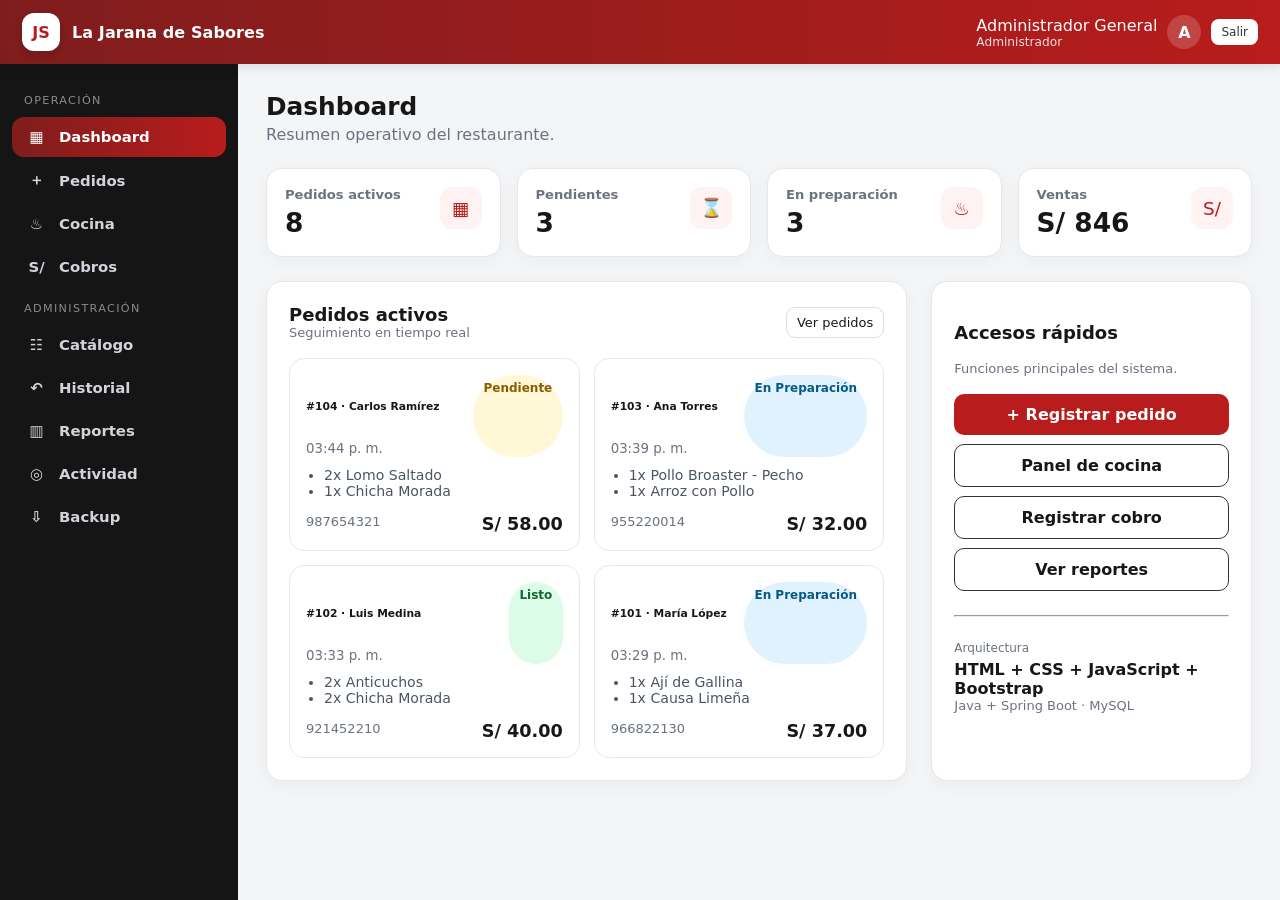
==== VISTA_PREVIA_DASHBOARD.html @ 36796231 "Primera version de La Jarana de Sabores" ====
<!doctype html><html lang="es"><head><meta charset="utf-8"><meta name="viewport" content="width=device-width,initial-scale=1"><title>Vista previa</title><style>:root{
  --jarana:#b91c1c;--jarana-dark:#7f1d1d;--ink:#171717;--muted:#6b7280;
  --surface:#ffffff;--page:#f4f5f7;--line:#e5e7eb;--sidebar:#151515;--sidebar-soft:#252525;
}
*{box-sizing:border-box} body{margin:0;background:var(--page);color:var(--ink);font-family:Inter,system-ui,-apple-system,"Segoe UI",sans-serif}
a{text-decoration:none}.text-jarana{color:var(--jarana)!important}.bg-jarana{background:var(--jarana)!important}
.app-shell{min-height:100vh}.topbar{height:64px;background:linear-gradient(90deg,var(--jarana-dark),var(--jarana));color:#fff;display:flex;align-items:center;padding:0 22px;position:sticky;top:0;z-index:1040;box-shadow:0 2px 12px rgba(0,0,0,.12)}
.brand{display:flex;align-items:center;gap:12px;color:#fff;font-weight:800;letter-spacing:.1px}.brand-mark{width:38px;height:38px;border-radius:12px;background:#fff;color:var(--jarana);display:grid;place-items:center;font-weight:900;box-shadow:0 3px 10px rgba(0,0,0,.15)}
.user-chip{display:flex;align-items:center;gap:10px;margin-left:auto}.user-avatar{width:34px;height:34px;border-radius:50%;background:rgba(255,255,255,.18);display:grid;place-items:center;font-weight:800}.role-label{font-size:.76rem;opacity:.85}
.sidebar{position:fixed;top:64px;bottom:0;left:0;width:238px;background:var(--sidebar);padding:18px 12px;overflow-y:auto}.sidebar-section{color:#8b8b8b;font-size:.7rem;text-transform:uppercase;letter-spacing:.12em;padding:12px 12px 7px}.nav-link-app{display:flex;align-items:center;gap:11px;color:#d1d5db;padding:11px 13px;border-radius:12px;margin:3px 0;font-weight:600;font-size:.93rem}.nav-link-app:hover{background:var(--sidebar-soft);color:#fff}.nav-link-app.active{background:linear-gradient(90deg,var(--jarana-dark),var(--jarana));color:#fff}.nav-icon{width:23px;text-align:center}
.main{margin-left:238px;padding:28px;min-height:calc(100vh - 64px)}.page-title{font-size:1.55rem;font-weight:800;margin:0}.page-subtitle{color:var(--muted);margin:4px 0 0}.section-card{border:1px solid var(--line);background:var(--surface);border-radius:16px;box-shadow:0 4px 18px rgba(0,0,0,.045)}
.kpi-card{border:1px solid var(--line);border-radius:16px;background:#fff;padding:18px;height:100%;box-shadow:0 4px 18px rgba(0,0,0,.04)}.kpi-head{display:flex;justify-content:space-between;align-items:flex-start}.kpi-label{font-size:.82rem;color:var(--muted);font-weight:700}.kpi-value{font-weight:850;font-size:1.65rem;margin-top:5px}.kpi-icon{width:42px;height:42px;border-radius:12px;display:grid;place-items:center;background:#fef2f2;color:var(--jarana);font-size:1.15rem}
.status{font-size:.75rem;padding:.35rem .65rem;border-radius:999px;font-weight:800;white-space:nowrap}.status-pendiente{background:#fff7d6;color:#8a5b00}.status-preparacion{background:#e0f2fe;color:#075985}.status-listo{background:#dcfce7;color:#166534}.status-despachado{background:#e5e7eb;color:#374151}.status-cancelado{background:#fee2e2;color:#991b1b}
.order-card{border:1px solid var(--line);border-radius:15px;background:#fff;padding:16px;height:100%}.order-card h6{font-weight:800}.order-items{font-size:.88rem;color:#4b5563;margin:10px 0 0;padding-left:18px}.order-total{font-size:1.1rem;font-weight:850}.table-app{margin-bottom:0}.table-app thead th{font-size:.75rem;text-transform:uppercase;letter-spacing:.04em;color:#6b7280;background:#f9fafb;border-bottom:1px solid var(--line)}.table-app td{vertical-align:middle}
.form-label{font-size:.82rem;font-weight:700;color:#4b5563}.form-control,.form-select{border-radius:10px;border-color:#d1d5db;min-height:42px}.form-control:focus,.form-select:focus{border-color:#dc2626;box-shadow:0 0 0 .2rem rgba(220,38,38,.12)}.btn{border-radius:10px;font-weight:700}.btn-jarana{background:var(--jarana);border-color:var(--jarana);color:#fff}.btn-jarana:hover{background:var(--jarana-dark);border-color:var(--jarana-dark);color:#fff}
.login-page{min-height:100vh;background:radial-gradient(circle at 10% 10%,#3a1010 0,#160b0b 42%,#0f0f0f 100%);display:grid;place-items:center;padding:24px}.login-panel{width:min(980px,96vw);min-height:570px;background:#fff;border-radius:24px;overflow:hidden;display:grid;grid-template-columns:1.05fr .95fr;box-shadow:0 30px 80px rgba(0,0,0,.35)}.login-visual{background:linear-gradient(145deg,#7f1d1d,#b91c1c);padding:52px;color:#fff;position:relative;overflow:hidden}.login-visual:after{content:"";position:absolute;width:350px;height:350px;border-radius:50%;background:rgba(255,255,255,.07);right:-130px;bottom:-100px}.login-visual h1{font-weight:900;font-size:2.5rem;line-height:1.05}.login-form{padding:58px;display:flex;flex-direction:column;justify-content:center}.login-logo{width:64px;height:64px;border-radius:18px;background:#fff;color:var(--jarana);display:grid;place-items:center;font-size:1.6rem;font-weight:900;margin-bottom:28px}.demo-box{background:#f9fafb;border:1px dashed #d1d5db;border-radius:12px;padding:12px 14px;font-size:.82rem;color:#4b5563}
.kanban-col{background:#eceff2;border-radius:16px;padding:14px;min-height:420px}.kanban-title{font-weight:850;display:flex;justify-content:space-between;align-items:center;margin:2px 4px 12px}.empty-state{padding:42px 15px;text-align:center;color:#9ca3af}.toast-zone{position:fixed;right:20px;bottom:20px;z-index:2000;max-width:360px}
@media(max-width:991.98px){.sidebar{transform:translateX(-100%);transition:.25s}.sidebar.open{transform:translateX(0)}.main{margin-left:0;padding:20px}.login-panel{grid-template-columns:1fr}.login-visual{display:none}.login-form{padding:40px 28px}.topbar{padding:0 14px}.sidebar-toggle{display:inline-flex!important}}
@media(min-width:992px){.sidebar-toggle{display:none!important}}
</style><style>body{min-width:1180px}.main{padding-top:28px}</style></head><body><div class="app-shell"><header class="topbar"><div class="brand"><span class="brand-mark">JS</span><span>La Jarana de Sabores</span></div><div class="user-chip"><div class="text-end"><div class="fw-bold small">Administrador General</div><div class="role-label">Administrador</div></div><div class="user-avatar">A</div><span style="background:#fff;color:#333;padding:6px 10px;border-radius:8px;font-size:12px">Salir</span></div></header><aside class="sidebar"><div class="sidebar-section">Operación</div><div class="nav-link-app active"><span class="nav-icon">▦</span>Dashboard</div><div class="nav-link-app"><span class="nav-icon">＋</span>Pedidos</div><div class="nav-link-app"><span class="nav-icon">♨</span>Cocina</div><div class="nav-link-app"><span class="nav-icon">S/</span>Cobros</div><div class="sidebar-section">Administración</div><div class="nav-link-app"><span class="nav-icon">☷</span>Catálogo</div><div class="nav-link-app"><span class="nav-icon">↶</span>Historial</div><div class="nav-link-app"><span class="nav-icon">▥</span>Reportes</div><div class="nav-link-app"><span class="nav-icon">◎</span>Actividad</div><div class="nav-link-app"><span class="nav-icon">⇩</span>Backup</div></aside><main class="main"><div style="display:flex;justify-content:space-between;align-items:start;margin-bottom:24px"><div><h1 class="page-title">Dashboard</h1><p class="page-subtitle">Resumen operativo del restaurante.</p></div></div><div style="display:grid;grid-template-columns:repeat(4,1fr);gap:16px;margin-bottom:24px"><div class="kpi-card"><div class="kpi-head"><div><div class="kpi-label">Pedidos activos</div><div class="kpi-value">8</div></div><div class="kpi-icon">▦</div></div></div><div class="kpi-card"><div class="kpi-head"><div><div class="kpi-label">Pendientes</div><div class="kpi-value">3</div></div><div class="kpi-icon">⌛</div></div></div><div class="kpi-card"><div class="kpi-head"><div><div class="kpi-label">En preparación</div><div class="kpi-value">3</div></div><div class="kpi-icon">♨</div></div></div><div class="kpi-card"><div class="kpi-head"><div><div class="kpi-label">Ventas</div><div class="kpi-value">S/ 846</div></div><div class="kpi-icon">S/</div></div></div></div><div style="display:grid;grid-template-columns:2fr 1fr;gap:24px"><section class="section-card" style="padding:22px"><div style="display:flex;justify-content:space-between;align-items:center;margin-bottom:18px"><div><h3 style="font-size:18px;margin:0;font-weight:800">Pedidos activos</h3><div style="font-size:13px;color:#6b7280">Seguimiento en tiempo real</div></div><span style="font-size:13px;border:1px solid #ddd;padding:7px 10px;border-radius:9px">Ver pedidos</span></div><div style="display:grid;grid-template-columns:1fr 1fr;gap:14px"><article class="order-card"><div style="display:flex;justify-content:space-between"><div><h6>#104 · Carlos Ramírez</h6><small style="color:#6b7280">03:44 p. m.</small></div><span class="status status-pendiente">Pendiente</span></div><ul class="order-items"><li>2x Lomo Saltado</li><li>1x Chicha Morada</li></ul><div style="display:flex;justify-content:space-between;margin-top:15px"><span style="color:#6b7280;font-size:13px">987654321</span><span class="order-total">S/ 58.00</span></div></article><article class="order-card"><div style="display:flex;justify-content:space-between"><div><h6>#103 · Ana Torres</h6><small style="color:#6b7280">03:39 p. m.</small></div><span class="status status-preparacion">En Preparación</span></div><ul class="order-items"><li>1x Pollo Broaster - Pecho</li><li>1x Arroz con Pollo</li></ul><div style="display:flex;justify-content:space-between;margin-top:15px"><span style="color:#6b7280;font-size:13px">955220014</span><span class="order-total">S/ 32.00</span></div></article><article class="order-card"><div style="display:flex;justify-content:space-between"><div><h6>#102 · Luis Medina</h6><small style="color:#6b7280">03:33 p. m.</small></div><span class="status status-listo">Listo</span></div><ul class="order-items"><li>2x Anticuchos</li><li>2x Chicha Morada</li></ul><div style="display:flex;justify-content:space-between;margin-top:15px"><span style="color:#6b7280;font-size:13px">921452210</span><span class="order-total">S/ 40.00</span></div></article><article class="order-card"><div style="display:flex;justify-content:space-between"><div><h6>#101 · María López</h6><small style="color:#6b7280">03:29 p. m.</small></div><span class="status status-preparacion">En Preparación</span></div><ul class="order-items"><li>1x Ají de Gallina</li><li>1x Causa Limeña</li></ul><div style="display:flex;justify-content:space-between;margin-top:15px"><span style="color:#6b7280;font-size:13px">966822130</span><span class="order-total">S/ 37.00</span></div></article></div></section><section class="section-card" style="padding:22px"><h3 style="font-size:18px;font-weight:800">Accesos rápidos</h3><p style="font-size:13px;color:#6b7280">Funciones principales del sistema.</p><div style="display:grid;gap:9px;margin-top:18px"><div style="background:#b91c1c;color:#fff;padding:11px;border-radius:10px;text-align:center;font-weight:700">+ Registrar pedido</div><div style="border:1px solid #333;padding:11px;border-radius:10px;text-align:center;font-weight:700">Panel de cocina</div><div style="border:1px solid #333;padding:11px;border-radius:10px;text-align:center;font-weight:700">Registrar cobro</div><div style="border:1px solid #333;padding:11px;border-radius:10px;text-align:center;font-weight:700">Ver reportes</div></div><hr style="margin:24px 0;border-color:#eee"><div style="font-size:12px;color:#6b7280">Arquitectura</div><div style="font-weight:800;margin-top:5px">HTML + CSS + JavaScript + Bootstrap</div><div style="color:#6b7280;font-size:13px">Java + Spring Boot · MySQL</div></section></div></main></div></body></html>
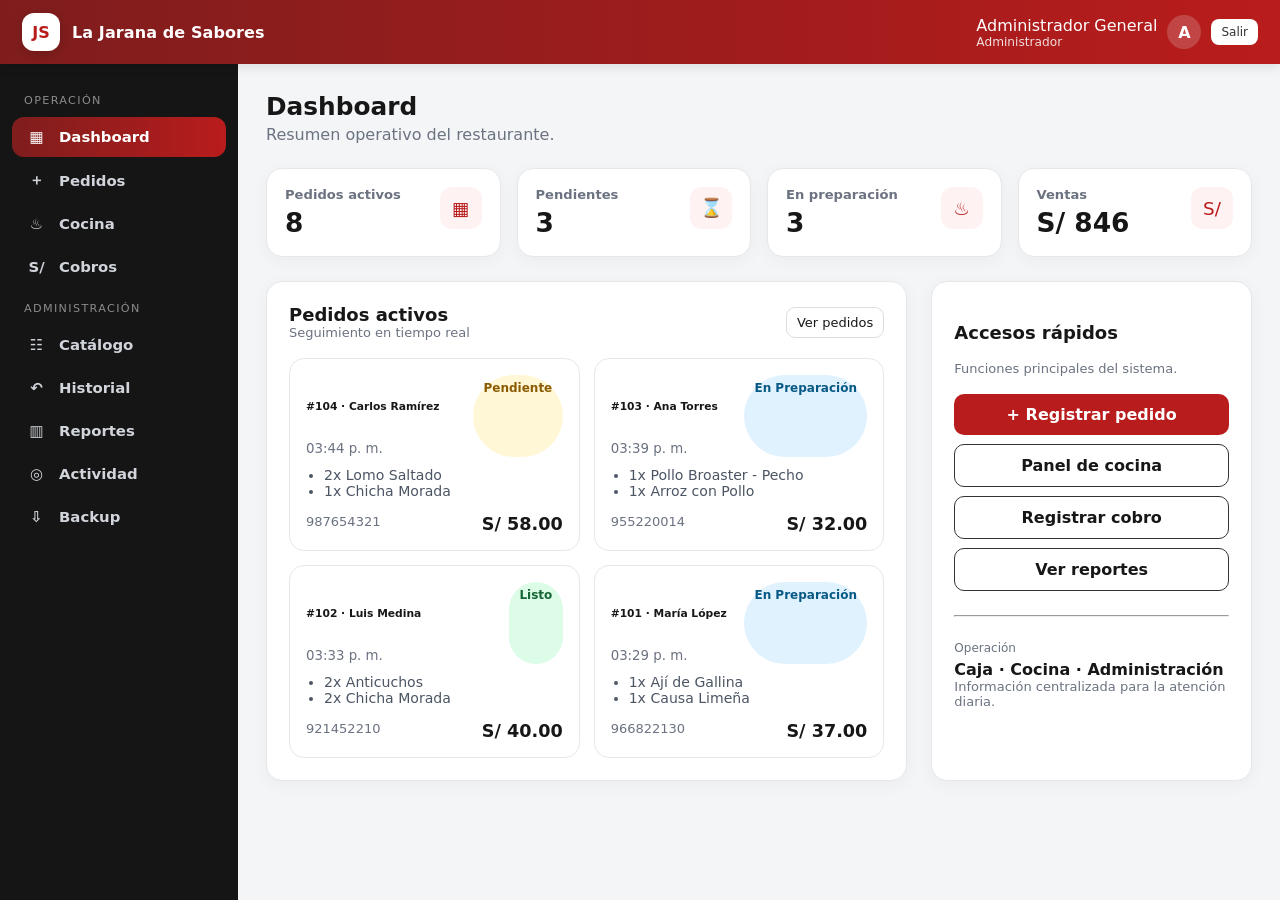
==== commit 43a27c6f: "Actualiza interfaz para uso del restaurante" ====
--- a/VISTA_PREVIA_DASHBOARD.html
+++ b/VISTA_PREVIA_DASHBOARD.html
@@ -17,4 +17,4 @@
 .kanban-col{background:#eceff2;border-radius:16px;padding:14px;min-height:420px}.kanban-title{font-weight:850;display:flex;justify-content:space-between;align-items:center;margin:2px 4px 12px}.empty-state{padding:42px 15px;text-align:center;color:#9ca3af}.toast-zone{position:fixed;right:20px;bottom:20px;z-index:2000;max-width:360px}
 @media(max-width:991.98px){.sidebar{transform:translateX(-100%);transition:.25s}.sidebar.open{transform:translateX(0)}.main{margin-left:0;padding:20px}.login-panel{grid-template-columns:1fr}.login-visual{display:none}.login-form{padding:40px 28px}.topbar{padding:0 14px}.sidebar-toggle{display:inline-flex!important}}
 @media(min-width:992px){.sidebar-toggle{display:none!important}}
-</style><style>body{min-width:1180px}.main{padding-top:28px}</style></head><body><div class="app-shell"><header class="topbar"><div class="brand"><span class="brand-mark">JS</span><span>La Jarana de Sabores</span></div><div class="user-chip"><div class="text-end"><div class="fw-bold small">Administrador General</div><div class="role-label">Administrador</div></div><div class="user-avatar">A</div><span style="background:#fff;color:#333;padding:6px 10px;border-radius:8px;font-size:12px">Salir</span></div></header><aside class="sidebar"><div class="sidebar-section">Operación</div><div class="nav-link-app active"><span class="nav-icon">▦</span>Dashboard</div><div class="nav-link-app"><span class="nav-icon">＋</span>Pedidos</div><div class="nav-link-app"><span class="nav-icon">♨</span>Cocina</div><div class="nav-link-app"><span class="nav-icon">S/</span>Cobros</div><div class="sidebar-section">Administración</div><div class="nav-link-app"><span class="nav-icon">☷</span>Catálogo</div><div class="nav-link-app"><span class="nav-icon">↶</span>Historial</div><div class="nav-link-app"><span class="nav-icon">▥</span>Reportes</div><div class="nav-link-app"><span class="nav-icon">◎</span>Actividad</div><div class="nav-link-app"><span class="nav-icon">⇩</span>Backup</div></aside><main class="main"><div style="display:flex;justify-content:space-between;align-items:start;margin-bottom:24px"><div><h1 class="page-title">Dashboard</h1><p class="page-subtitle">Resumen operativo del restaurante.</p></div></div><div style="display:grid;grid-template-columns:repeat(4,1fr);gap:16px;margin-bottom:24px"><div class="kpi-card"><div class="kpi-head"><div><div class="kpi-label">Pedidos activos</div><div class="kpi-value">8</div></div><div class="kpi-icon">▦</div></div></div><div class="kpi-card"><div class="kpi-head"><div><div class="kpi-label">Pendientes</div><div class="kpi-value">3</div></div><div class="kpi-icon">⌛</div></div></div><div class="kpi-card"><div class="kpi-head"><div><div class="kpi-label">En preparación</div><div class="kpi-value">3</div></div><div class="kpi-icon">♨</div></div></div><div class="kpi-card"><div class="kpi-head"><div><div class="kpi-label">Ventas</div><div class="kpi-value">S/ 846</div></div><div class="kpi-icon">S/</div></div></div></div><div style="display:grid;grid-template-columns:2fr 1fr;gap:24px"><section class="section-card" style="padding:22px"><div style="display:flex;justify-content:space-between;align-items:center;margin-bottom:18px"><div><h3 style="font-size:18px;margin:0;font-weight:800">Pedidos activos</h3><div style="font-size:13px;color:#6b7280">Seguimiento en tiempo real</div></div><span style="font-size:13px;border:1px solid #ddd;padding:7px 10px;border-radius:9px">Ver pedidos</span></div><div style="display:grid;grid-template-columns:1fr 1fr;gap:14px"><article class="order-card"><div style="display:flex;justify-content:space-between"><div><h6>#104 · Carlos Ramírez</h6><small style="color:#6b7280">03:44 p. m.</small></div><span class="status status-pendiente">Pendiente</span></div><ul class="order-items"><li>2x Lomo Saltado</li><li>1x Chicha Morada</li></ul><div style="display:flex;justify-content:space-between;margin-top:15px"><span style="color:#6b7280;font-size:13px">987654321</span><span class="order-total">S/ 58.00</span></div></article><article class="order-card"><div style="display:flex;justify-content:space-between"><div><h6>#103 · Ana Torres</h6><small style="color:#6b7280">03:39 p. m.</small></div><span class="status status-preparacion">En Preparación</span></div><ul class="order-items"><li>1x Pollo Broaster - Pecho</li><li>1x Arroz con Pollo</li></ul><div style="display:flex;justify-content:space-between;margin-top:15px"><span style="color:#6b7280;font-size:13px">955220014</span><span class="order-total">S/ 32.00</span></div></article><article class="order-card"><div style="display:flex;justify-content:space-between"><div><h6>#102 · Luis Medina</h6><small style="color:#6b7280">03:33 p. m.</small></div><span class="status status-listo">Listo</span></div><ul class="order-items"><li>2x Anticuchos</li><li>2x Chicha Morada</li></ul><div style="display:flex;justify-content:space-between;margin-top:15px"><span style="color:#6b7280;font-size:13px">921452210</span><span class="order-total">S/ 40.00</span></div></article><article class="order-card"><div style="display:flex;justify-content:space-between"><div><h6>#101 · María López</h6><small style="color:#6b7280">03:29 p. m.</small></div><span class="status status-preparacion">En Preparación</span></div><ul class="order-items"><li>1x Ají de Gallina</li><li>1x Causa Limeña</li></ul><div style="display:flex;justify-content:space-between;margin-top:15px"><span style="color:#6b7280;font-size:13px">966822130</span><span class="order-total">S/ 37.00</span></div></article></div></section><section class="section-card" style="padding:22px"><h3 style="font-size:18px;font-weight:800">Accesos rápidos</h3><p style="font-size:13px;color:#6b7280">Funciones principales del sistema.</p><div style="display:grid;gap:9px;margin-top:18px"><div style="background:#b91c1c;color:#fff;padding:11px;border-radius:10px;text-align:center;font-weight:700">+ Registrar pedido</div><div style="border:1px solid #333;padding:11px;border-radius:10px;text-align:center;font-weight:700">Panel de cocina</div><div style="border:1px solid #333;padding:11px;border-radius:10px;text-align:center;font-weight:700">Registrar cobro</div><div style="border:1px solid #333;padding:11px;border-radius:10px;text-align:center;font-weight:700">Ver reportes</div></div><hr style="margin:24px 0;border-color:#eee"><div style="font-size:12px;color:#6b7280">Arquitectura</div><div style="font-weight:800;margin-top:5px">HTML + CSS + JavaScript + Bootstrap</div><div style="color:#6b7280;font-size:13px">Java + Spring Boot · MySQL</div></section></div></main></div></body></html>
+</style><style>body{min-width:1180px}.main{padding-top:28px}</style></head><body><div class="app-shell"><header class="topbar"><div class="brand"><span class="brand-mark">JS</span><span>La Jarana de Sabores</span></div><div class="user-chip"><div class="text-end"><div class="fw-bold small">Administrador General</div><div class="role-label">Administrador</div></div><div class="user-avatar">A</div><span style="background:#fff;color:#333;padding:6px 10px;border-radius:8px;font-size:12px">Salir</span></div></header><aside class="sidebar"><div class="sidebar-section">Operación</div><div class="nav-link-app active"><span class="nav-icon">▦</span>Dashboard</div><div class="nav-link-app"><span class="nav-icon">＋</span>Pedidos</div><div class="nav-link-app"><span class="nav-icon">♨</span>Cocina</div><div class="nav-link-app"><span class="nav-icon">S/</span>Cobros</div><div class="sidebar-section">Administración</div><div class="nav-link-app"><span class="nav-icon">☷</span>Catálogo</div><div class="nav-link-app"><span class="nav-icon">↶</span>Historial</div><div class="nav-link-app"><span class="nav-icon">▥</span>Reportes</div><div class="nav-link-app"><span class="nav-icon">◎</span>Actividad</div><div class="nav-link-app"><span class="nav-icon">⇩</span>Backup</div></aside><main class="main"><div style="display:flex;justify-content:space-between;align-items:start;margin-bottom:24px"><div><h1 class="page-title">Dashboard</h1><p class="page-subtitle">Resumen operativo del restaurante.</p></div></div><div style="display:grid;grid-template-columns:repeat(4,1fr);gap:16px;margin-bottom:24px"><div class="kpi-card"><div class="kpi-head"><div><div class="kpi-label">Pedidos activos</div><div class="kpi-value">8</div></div><div class="kpi-icon">▦</div></div></div><div class="kpi-card"><div class="kpi-head"><div><div class="kpi-label">Pendientes</div><div class="kpi-value">3</div></div><div class="kpi-icon">⌛</div></div></div><div class="kpi-card"><div class="kpi-head"><div><div class="kpi-label">En preparación</div><div class="kpi-value">3</div></div><div class="kpi-icon">♨</div></div></div><div class="kpi-card"><div class="kpi-head"><div><div class="kpi-label">Ventas</div><div class="kpi-value">S/ 846</div></div><div class="kpi-icon">S/</div></div></div></div><div style="display:grid;grid-template-columns:2fr 1fr;gap:24px"><section class="section-card" style="padding:22px"><div style="display:flex;justify-content:space-between;align-items:center;margin-bottom:18px"><div><h3 style="font-size:18px;margin:0;font-weight:800">Pedidos activos</h3><div style="font-size:13px;color:#6b7280">Seguimiento en tiempo real</div></div><span style="font-size:13px;border:1px solid #ddd;padding:7px 10px;border-radius:9px">Ver pedidos</span></div><div style="display:grid;grid-template-columns:1fr 1fr;gap:14px"><article class="order-card"><div style="display:flex;justify-content:space-between"><div><h6>#104 · Carlos Ramírez</h6><small style="color:#6b7280">03:44 p. m.</small></div><span class="status status-pendiente">Pendiente</span></div><ul class="order-items"><li>2x Lomo Saltado</li><li>1x Chicha Morada</li></ul><div style="display:flex;justify-content:space-between;margin-top:15px"><span style="color:#6b7280;font-size:13px">987654321</span><span class="order-total">S/ 58.00</span></div></article><article class="order-card"><div style="display:flex;justify-content:space-between"><div><h6>#103 · Ana Torres</h6><small style="color:#6b7280">03:39 p. m.</small></div><span class="status status-preparacion">En Preparación</span></div><ul class="order-items"><li>1x Pollo Broaster - Pecho</li><li>1x Arroz con Pollo</li></ul><div style="display:flex;justify-content:space-between;margin-top:15px"><span style="color:#6b7280;font-size:13px">955220014</span><span class="order-total">S/ 32.00</span></div></article><article class="order-card"><div style="display:flex;justify-content:space-between"><div><h6>#102 · Luis Medina</h6><small style="color:#6b7280">03:33 p. m.</small></div><span class="status status-listo">Listo</span></div><ul class="order-items"><li>2x Anticuchos</li><li>2x Chicha Morada</li></ul><div style="display:flex;justify-content:space-between;margin-top:15px"><span style="color:#6b7280;font-size:13px">921452210</span><span class="order-total">S/ 40.00</span></div></article><article class="order-card"><div style="display:flex;justify-content:space-between"><div><h6>#101 · María López</h6><small style="color:#6b7280">03:29 p. m.</small></div><span class="status status-preparacion">En Preparación</span></div><ul class="order-items"><li>1x Ají de Gallina</li><li>1x Causa Limeña</li></ul><div style="display:flex;justify-content:space-between;margin-top:15px"><span style="color:#6b7280;font-size:13px">966822130</span><span class="order-total">S/ 37.00</span></div></article></div></section><section class="section-card" style="padding:22px"><h3 style="font-size:18px;font-weight:800">Accesos rápidos</h3><p style="font-size:13px;color:#6b7280">Funciones principales del sistema.</p><div style="display:grid;gap:9px;margin-top:18px"><div style="background:#b91c1c;color:#fff;padding:11px;border-radius:10px;text-align:center;font-weight:700">+ Registrar pedido</div><div style="border:1px solid #333;padding:11px;border-radius:10px;text-align:center;font-weight:700">Panel de cocina</div><div style="border:1px solid #333;padding:11px;border-radius:10px;text-align:center;font-weight:700">Registrar cobro</div><div style="border:1px solid #333;padding:11px;border-radius:10px;text-align:center;font-weight:700">Ver reportes</div></div><hr style="margin:24px 0;border-color:#eee"><div style="font-size:12px;color:#6b7280">Operación</div><div style="font-weight:800;margin-top:5px">Caja · Cocina · Administración</div><div style="color:#6b7280;font-size:13px">Información centralizada para la atención diaria.</div></section></div></main></div></body></html>
